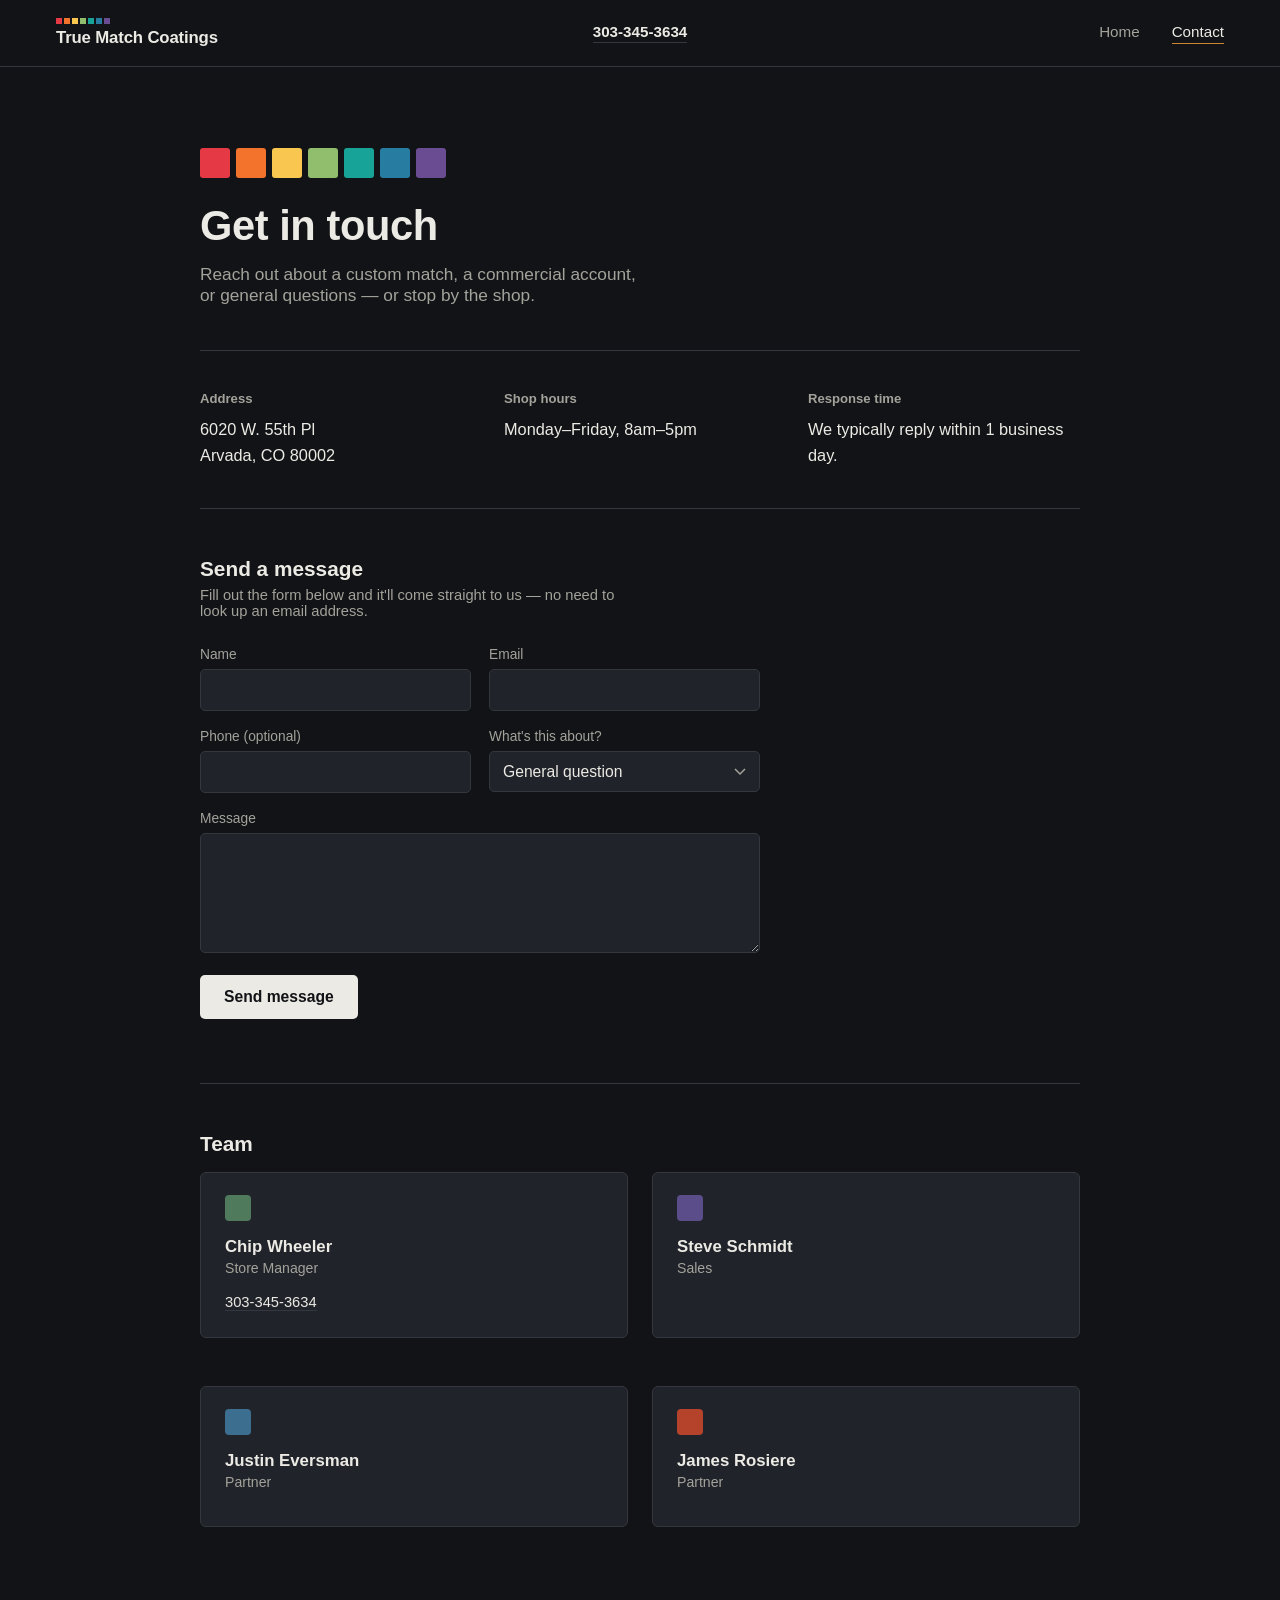
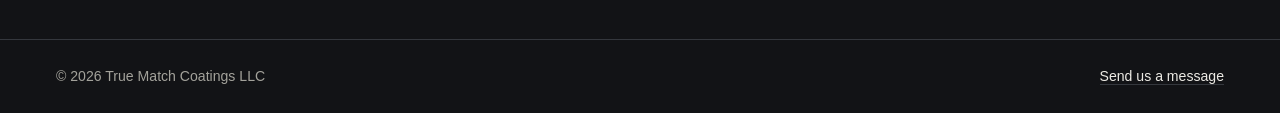
==== contact.html @ 3cfa64e1 "Add files via upload" ====
<!DOCTYPE html>
<html lang="en">
<head>
<meta charset="UTF-8">
<meta name="viewport" content="width=device-width, initial-scale=1.0">
<title>Contact &amp; Location | True Match Coatings, Arvada, CO</title>
<meta name="description" content="Contact True Match Coatings in Arvada, CO about a custom color match or a commercial account, or stop by the shop at 6020 W. 55th Pl.">
<link rel="canonical" href="https://www.truematchcoatings.com/contact.html">
<meta property="og:type" content="website">
<meta property="og:site_name" content="True Match Coatings">
<meta property="og:title" content="Contact &amp; Location | True Match Coatings, Arvada, CO">
<meta property="og:description" content="Ask about a custom color match or a commercial account, or stop by the shop in Arvada, CO.">
<meta property="og:url" content="https://www.truematchcoatings.com/contact.html">
<meta property="og:image" content="https://www.truematchcoatings.com/favicon-512.png">
<link rel="stylesheet" href="style.css">
<link rel="icon" href="favicon.ico" sizes="any">
<link rel="icon" href="favicon.svg" type="image/svg+xml">
<link rel="apple-touch-icon" href="favicon-512.png">
<style>
  .page-head {
    padding: clamp(48px, 9vh, 88px) 0 44px;
  }

  .page-head h1 {
    font-size: clamp(2rem, 4.5vw, 2.6rem);
    font-weight: 650;
    letter-spacing: -0.01em;
    margin: 24px 0 14px;
  }

  .page-head p {
    color: var(--paper-dim);
    font-size: 1.08rem;
    max-width: 46ch;
    margin: 0;
  }

  .location {
    border-top: 1px solid var(--line);
    padding: 40px 0;
    display: grid;
    grid-template-columns: repeat(auto-fit, minmax(220px, 1fr));
    gap: 32px;
  }

  .location h2 {
    font-size: 0.82rem;
    text-transform: none;
    letter-spacing: 0;
    color: var(--paper-dim);
    font-weight: 600;
    margin: 0 0 10px;
  }

  .location p {
    margin: 0;
    font-size: 1.02rem;
    line-height: 1.6;
  }

  .location a { text-decoration: none; border-bottom: 1px solid var(--line); }
  .location a:hover { border-bottom-color: var(--paper); }

  .people {
    border-top: 1px solid var(--line);
    padding: 48px 0 64px;
  }

  .people h2 {
    font-size: 1.3rem;
    font-weight: 600;
    margin: 0 0 6px;
  }

  .people .kicker {
    color: var(--paper-dim);
    font-size: 0.92rem;
    margin: 0 0 28px;
  }

  .people-grid {
    display: grid;
    grid-template-columns: repeat(auto-fit, minmax(240px, 1fr));
    gap: 24px;
    margin-bottom: 48px;
  }

  .person {
    background: var(--panel);
    border: 1px solid var(--line);
    border-radius: 6px;
    padding: 22px 24px;
  }

  .person .swatch {
    width: 26px;
    height: 26px;
    border-radius: 4px;
    margin-bottom: 16px;
  }

  .person .name {
    font-weight: 600;
    font-size: 1.05rem;
    margin-bottom: 3px;
  }

  .person .role {
    color: var(--paper-dim);
    font-size: 0.88rem;
    margin-bottom: 14px;
  }

  .person .detail {
    font-size: 0.92rem;
    line-height: 1.7;
  }

  .person .detail a {
    text-decoration: none;
    border-bottom: 1px solid var(--line);
  }
  .person .detail a:hover { border-bottom-color: var(--paper); }

  .section-label {
    font-size: 1.3rem;
    color: var(--paper);
    font-weight: 600;
    margin: 0 0 16px;
  }

  /* ---------- Contact form ---------- */

  .form-section {
    border-top: 1px solid var(--line);
    padding: 48px 0;
  }

  .form-section h2 {
    font-size: 1.3rem;
    font-weight: 600;
    margin: 0 0 6px;
  }

  .form-section .kicker {
    color: var(--paper-dim);
    font-size: 0.92rem;
    margin: 0 0 28px;
    max-width: 52ch;
  }

  .contact-form {
    max-width: 560px;
  }

  .form-row {
    display: grid;
    grid-template-columns: 1fr 1fr;
    gap: 18px;
  }

  .field {
    margin-bottom: 18px;
  }

  .field label {
    display: block;
    font-size: 0.86rem;
    color: var(--paper-dim);
    margin-bottom: 7px;
  }

  .field input,
  .field select,
  .field textarea {
    width: 100%;
    background: var(--panel);
    border: 1px solid var(--line);
    color: var(--paper);
    border-radius: 5px;
    padding: 11px 13px;
    font-size: 0.98rem;
    font-family: inherit;
    transition: border-color 0.15s ease;
  }

  .field input:focus,
  .field select:focus,
  .field textarea:focus {
    outline: none;
    border-color: var(--swatch-4);
  }

  .field textarea {
    resize: vertical;
    min-height: 120px;
  }

  .field select {
    appearance: none;
    background-image: url("data:image/svg+xml,%3Csvg xmlns='http://www.w3.org/2000/svg' width='12' height='8'%3E%3Cpath d='M1 1l5 5 5-5' stroke='%23a3a29b' stroke-width='1.5' fill='none' fill-rule='evenodd'/%3E%3C/svg%3E");
    background-repeat: no-repeat;
    background-position: right 13px center;
    padding-right: 32px;
  }

  .hp-field {
    position: absolute;
    left: -9999px;
    width: 1px;
    height: 1px;
    opacity: 0;
    overflow: hidden;
  }

  .form-submit {
    display: inline-flex;
    align-items: center;
    gap: 10px;
    background: var(--paper);
    color: var(--graphite-deep);
    font-weight: 600;
    font-size: 0.98rem;
    border: none;
    border-radius: 5px;
    padding: 13px 24px;
    cursor: pointer;
    font-family: inherit;
  }

  .form-submit:hover { background: #fff; }
  .form-submit:disabled { opacity: 0.6; cursor: default; }

  .form-status {
    margin-top: 16px;
    font-size: 0.92rem;
  }

  .form-status.success { color: var(--swatch-3); }
  .form-status.error { color: var(--swatch-1); }

  @media (max-width: 560px) {
    .form-row { grid-template-columns: 1fr; }
  }
</style>
</head>
<body>

<header class="site">
  <a class="wordmark" href="index.html">
    <div class="brand-blocks" aria-hidden="true">
      <div></div><div></div><div></div><div></div><div></div><div></div><div></div>
    </div>
    True Match Coatings
  </a>
  <a class="header-phone" href="tel:+13033453634">303-345-3634</a>
  <nav class="site">
    <a href="index.html">Home</a>
    <a href="contact.html" aria-current="page">Contact</a>
  </nav>
</header>

<main>
  <div class="wrap page-head rise">
    <div class="swatch-row" aria-hidden="true">
      <div></div><div></div><div></div><div></div><div></div><div></div><div></div>
    </div>
    <h1>Get in touch</h1>
    <p>Reach out about a custom match, a commercial account, or general questions &mdash; or stop by the shop.</p>
  </div>

  <div class="wrap location">
    <div>
      <h2>Address</h2>
      <p>
        6020 W. 55th Pl<br>
        Arvada, CO 80002
      </p>
    </div>
    <div>
      <h2>Shop hours</h2>
      <p>Monday&ndash;Friday, 8am&ndash;5pm</p>
    </div>
    <div>
      <h2>Response time</h2>
      <p>We typically reply within 1 business day.</p>
    </div>
  </div>

  <div class="wrap form-section">
    <h2>Send a message</h2>
    <p class="kicker">Fill out the form below and it'll come straight to us &mdash; no need to look up an email address.</p>

    <form class="contact-form" id="contact-form" action="https://formspree.io/f/xgavvpor" method="POST">
      <div class="form-row">
        <div class="field">
          <label for="name">Name</label>
          <input type="text" id="name" name="name" required autocomplete="name">
        </div>
        <div class="field">
          <label for="email">Email</label>
          <input type="email" id="email" name="email" required autocomplete="email">
        </div>
      </div>

      <div class="form-row">
        <div class="field">
          <label for="phone">Phone <span style="font-weight:400;">(optional)</span></label>
          <input type="tel" id="phone" name="phone" autocomplete="tel">
        </div>
        <div class="field">
          <label for="reason">What's this about?</label>
          <select id="reason" name="reason">
            <option>General question</option>
            <option>Custom color match</option>
            <option>Commercial account</option>
            <option>Other</option>
          </select>
        </div>
      </div>

      <div class="field">
        <label for="message">Message</label>
        <textarea id="message" name="message" required></textarea>
      </div>

      <!-- Honeypot field — hidden from real visitors, filled in by spam bots -->
      <div class="field hp-field" aria-hidden="true">
        <label for="_gotcha">Leave this field blank</label>
        <input type="text" id="_gotcha" name="_gotcha" tabindex="-1" autocomplete="off">
      </div>

      <input type="hidden" name="_subject" value="New inquiry from truematchcoatings.com">

      <button type="submit" class="form-submit">Send message</button>
      <p class="form-status" id="form-status" role="status" aria-live="polite"></p>
    </form>
  </div>

  <div class="wrap people">
    <p class="section-label">Team</p>
    <div class="people-grid">
      <div class="person">
        <div class="swatch" style="background:var(--swatch-3)"></div>
        <div class="name">Chip Wheeler</div>
        <div class="role">Store Manager</div>
        <div class="detail">
          <a href="tel:+13033453634">303-345-3634</a>
        </div>
      </div>
      <div class="person">
        <div class="swatch" style="background:var(--swatch-5)"></div>
        <div class="name">Steve Schmidt</div>
        <div class="role">Sales</div>
      </div>
    </div>

    <div class="people-grid">
      <div class="person">
        <div class="swatch" style="background:var(--swatch-4)"></div>
        <div class="name">Justin Eversman</div>
        <div class="role">Partner</div>
      </div>
      <div class="person">
        <div class="swatch" style="background:var(--swatch-1)"></div>
        <div class="name">James Rosiere</div>
        <div class="role">Partner</div>
      </div>
    </div>
  </div>
</main>

<footer class="site">
  <span>&copy; 2026 True Match Coatings LLC</span>
  <a href="#contact-form">Send us a message</a>
</footer>

<script>
  const form = document.getElementById('contact-form');
  const status = document.getElementById('form-status');

  form.addEventListener('submit', async function (e) {
    e.preventDefault();
    const submitBtn = form.querySelector('.form-submit');
    submitBtn.disabled = true;
    status.className = 'form-status';
    status.textContent = 'Sending…';

    try {
      const response = await fetch(form.action, {
        method: 'POST',
        body: new FormData(form),
        headers: { 'Accept': 'application/json' }
      });

      if (response.ok) {
        form.reset();
        status.className = 'form-status success';
        status.textContent = "Thanks — we've got your message and will be in touch soon.";
      } else {
        throw new Error('Form submission failed');
      }
    } catch (err) {
      status.className = 'form-status error';
      status.textContent = "Something went wrong sending that. Please try again, or call us directly.";
    } finally {
      submitBtn.disabled = false;
    }
  });
</script>

</body>
</html>
---- style.css ----
:root {
  --graphite: #1c1e22;
  --graphite-deep: #121316;
  --panel: #202329;
  --paper: #eceae4;
  --paper-dim: #a3a29b;
  --line: #34373d;

  --swatch-1: #b5432c;
  --swatch-2: #c9862f;
  --swatch-3: #4f7a5b;
  --swatch-4: #3c6e8f;
  --swatch-5: #5b4c8a;
  --swatch-6: #8a3c5e;
}

* { box-sizing: border-box; }

html, body {
  margin: 0;
  padding: 0;
  background: var(--graphite-deep);
  color: var(--paper);
  font-family: -apple-system, "Segoe UI", "Inter", Helvetica, Arial, sans-serif;
}

body {
  min-height: 100vh;
  display: flex;
  flex-direction: column;
}

a { color: inherit; }

/* ---------- Header / nav ---------- */

header.site {
  display: grid;
  grid-template-columns: 1fr auto 1fr;
  align-items: center;
  padding: 18px clamp(20px, 5vw, 56px);
  border-bottom: 1px solid var(--line);
}

.wordmark {
  justify-self: start;
  font-weight: 650;
  font-size: 1.05rem;
  letter-spacing: -0.01em;
  text-decoration: none;
  display: flex;
  flex-direction: column;
  align-items: flex-start;
  gap: 4px;
}

.brand-blocks {
  display: flex;
  gap: 2px;
}
.brand-blocks div { width: 6px; height: 6px; }
.brand-blocks div:nth-child(1) { background: #E63946; }
.brand-blocks div:nth-child(2) { background: #F3722C; }
.brand-blocks div:nth-child(3) { background: #F9C74F; }
.brand-blocks div:nth-child(4) { background: #90BE6D; }
.brand-blocks div:nth-child(5) { background: #17A398; }
.brand-blocks div:nth-child(6) { background: #277DA1; }
.brand-blocks div:nth-child(7) { background: #6A4C93; }

.header-slogan {
  font-size: 0.68rem;
  font-weight: 600;
  color: #17A398;
  letter-spacing: 0.01em;
  margin-top: 1px;
}

.header-phone {
  justify-self: center;
  color: var(--paper);
  font-weight: 650;
  font-size: 0.95rem;
  text-decoration: none;
  border-bottom: 1px solid var(--line);
  padding-bottom: 2px;
  white-space: nowrap;
}
.header-phone:hover { border-color: var(--paper); }

nav.site {
  justify-self: end;
  display: flex;
  gap: clamp(18px, 3vw, 32px);
}

nav.site a {
  text-decoration: none;
  color: var(--paper-dim);
  font-size: 0.95rem;
  padding-bottom: 3px;
  border-bottom: 1px solid transparent;
  transition: color 0.15s ease, border-color 0.15s ease;
}

nav.site a:hover,
nav.site a[aria-current="page"] {
  color: var(--paper);
  border-color: var(--swatch-2);
}

/* ---------- Shared layout helpers ---------- */

main {
  flex: 1;
  width: 100%;
}

.wrap {
  max-width: 880px;
  margin: 0 auto;
  padding: 0 clamp(20px, 5vw, 56px);
}

.swatch-row {
  display: flex;
  gap: 6px;
}

.swatch-row div {
  width: 30px;
  height: 30px;
  border-radius: 3px;
}
.swatch-row div:nth-child(1) { background: #E63946; }
.swatch-row div:nth-child(2) { background: #F3722C; }
.swatch-row div:nth-child(3) { background: #F9C74F; }
.swatch-row div:nth-child(4) { background: #90BE6D; }
.swatch-row div:nth-child(5) { background: #17A398; }
.swatch-row div:nth-child(6) { background: #277DA1; }
.swatch-row div:nth-child(7) { background: #6A4C93; }

/* ---------- Footer ---------- */

footer.site {
  border-top: 1px solid var(--line);
  padding: 28px clamp(20px, 5vw, 56px);
  color: var(--paper-dim);
  font-size: 0.88rem;
  display: flex;
  justify-content: space-between;
  flex-wrap: wrap;
  gap: 10px;
}

footer.site a {
  color: var(--paper);
  text-decoration: none;
  border-bottom: 1px solid var(--line);
}
footer.site a:hover { border-bottom-color: var(--paper); }

/* ---------- Focus visibility ---------- */

a:focus-visible, button:focus-visible {
  outline: 2px solid var(--swatch-4);
  outline-offset: 3px;
}

@media (prefers-reduced-motion: no-preference) {
  .rise { animation: rise 0.5s ease-out; }
  @keyframes rise {
    from { opacity: 0; transform: translateY(6px); }
    to { opacity: 1; transform: translateY(0); }
  }
}
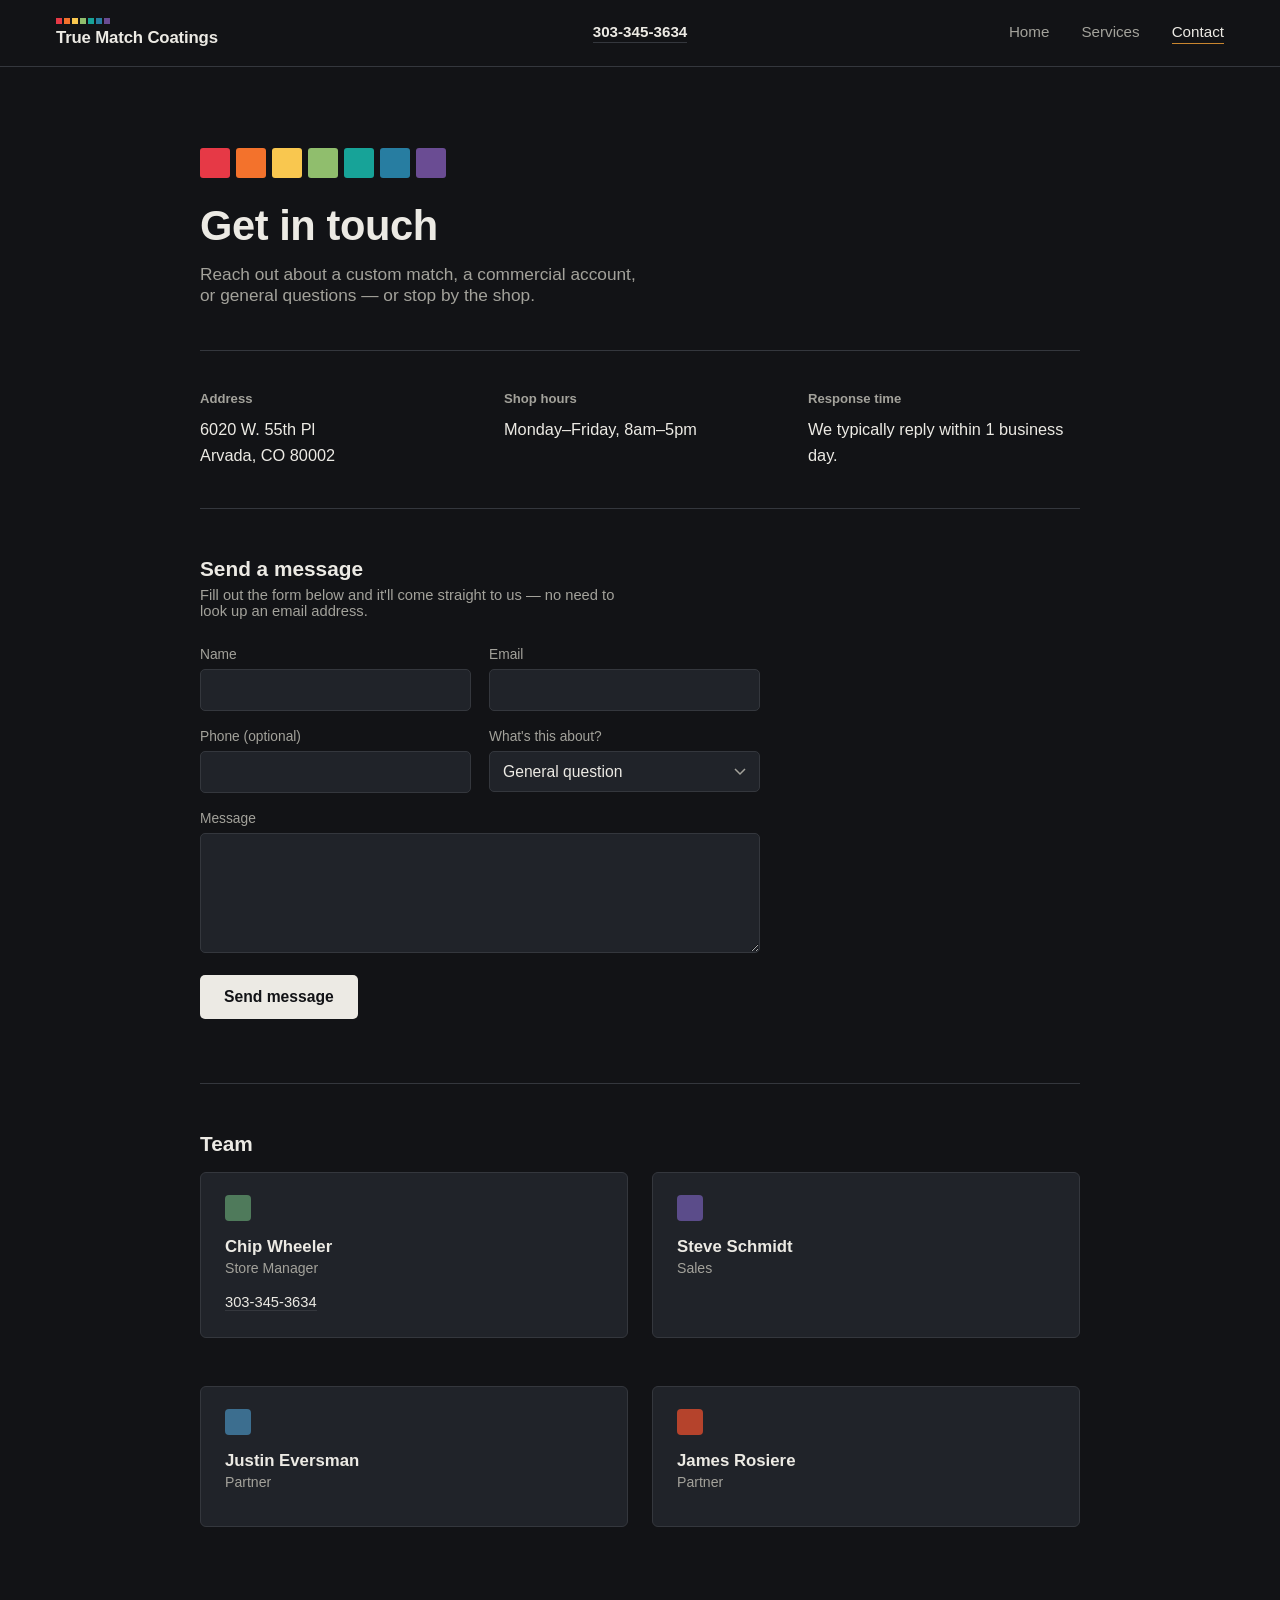
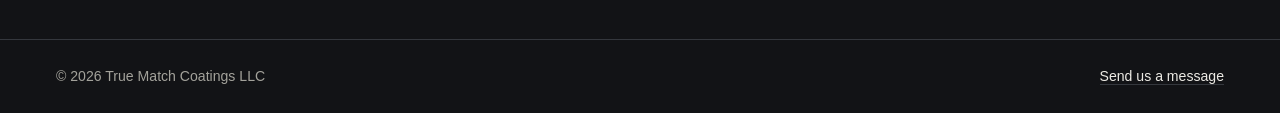
==== commit b96cc3af: "Add files via upload" ====
--- a/contact.html
+++ b/contact.html
@@ -5,17 +5,28 @@
 <meta name="viewport" content="width=device-width, initial-scale=1.0">
 <title>Contact &amp; Location | True Match Coatings, Arvada, CO</title>
 <meta name="description" content="Contact True Match Coatings in Arvada, CO about a custom color match or a commercial account, or stop by the shop at 6020 W. 55th Pl.">
-<link rel="canonical" href="https://www.truematchcoatings.com/contact.html">
+<link rel="canonical" href="https://truematchcoatings.com/contact.html">
 <meta property="og:type" content="website">
 <meta property="og:site_name" content="True Match Coatings">
 <meta property="og:title" content="Contact &amp; Location | True Match Coatings, Arvada, CO">
 <meta property="og:description" content="Ask about a custom color match or a commercial account, or stop by the shop in Arvada, CO.">
-<meta property="og:url" content="https://www.truematchcoatings.com/contact.html">
-<meta property="og:image" content="https://www.truematchcoatings.com/favicon-512.png">
+<meta property="og:url" content="https://truematchcoatings.com/contact.html">
+<meta property="og:image" content="https://truematchcoatings.com/favicon-512.png">
 <link rel="stylesheet" href="style.css">
 <link rel="icon" href="favicon.ico" sizes="any">
 <link rel="icon" href="favicon.svg" type="image/svg+xml">
 <link rel="apple-touch-icon" href="favicon-512.png">
+<style>
+  /* Phone-width header: logo + nav on one row, phone number beneath */
+  @media (max-width: 640px) {
+    header.site { grid-template-columns: 1fr auto; row-gap: 12px; }
+    .wordmark { white-space: nowrap; font-size: 0.95rem; }
+    header.site { column-gap: 12px; }
+    nav.site { gap: 12px; }
+    nav.site a { font-size: 0.9rem; }
+    .header-phone { grid-column: 1 / -1; grid-row: 2; justify-self: start; }
+  }
+</style>
 <style>
   .page-head {
     padding: clamp(48px, 9vh, 88px) 0 44px;
@@ -256,6 +267,7 @@
   <a class="header-phone" href="tel:+13033453634">303-345-3634</a>
   <nav class="site">
     <a href="index.html">Home</a>
+    <a href="services.html">Services</a>
     <a href="contact.html" aria-current="page">Contact</a>
   </nav>
 </header>
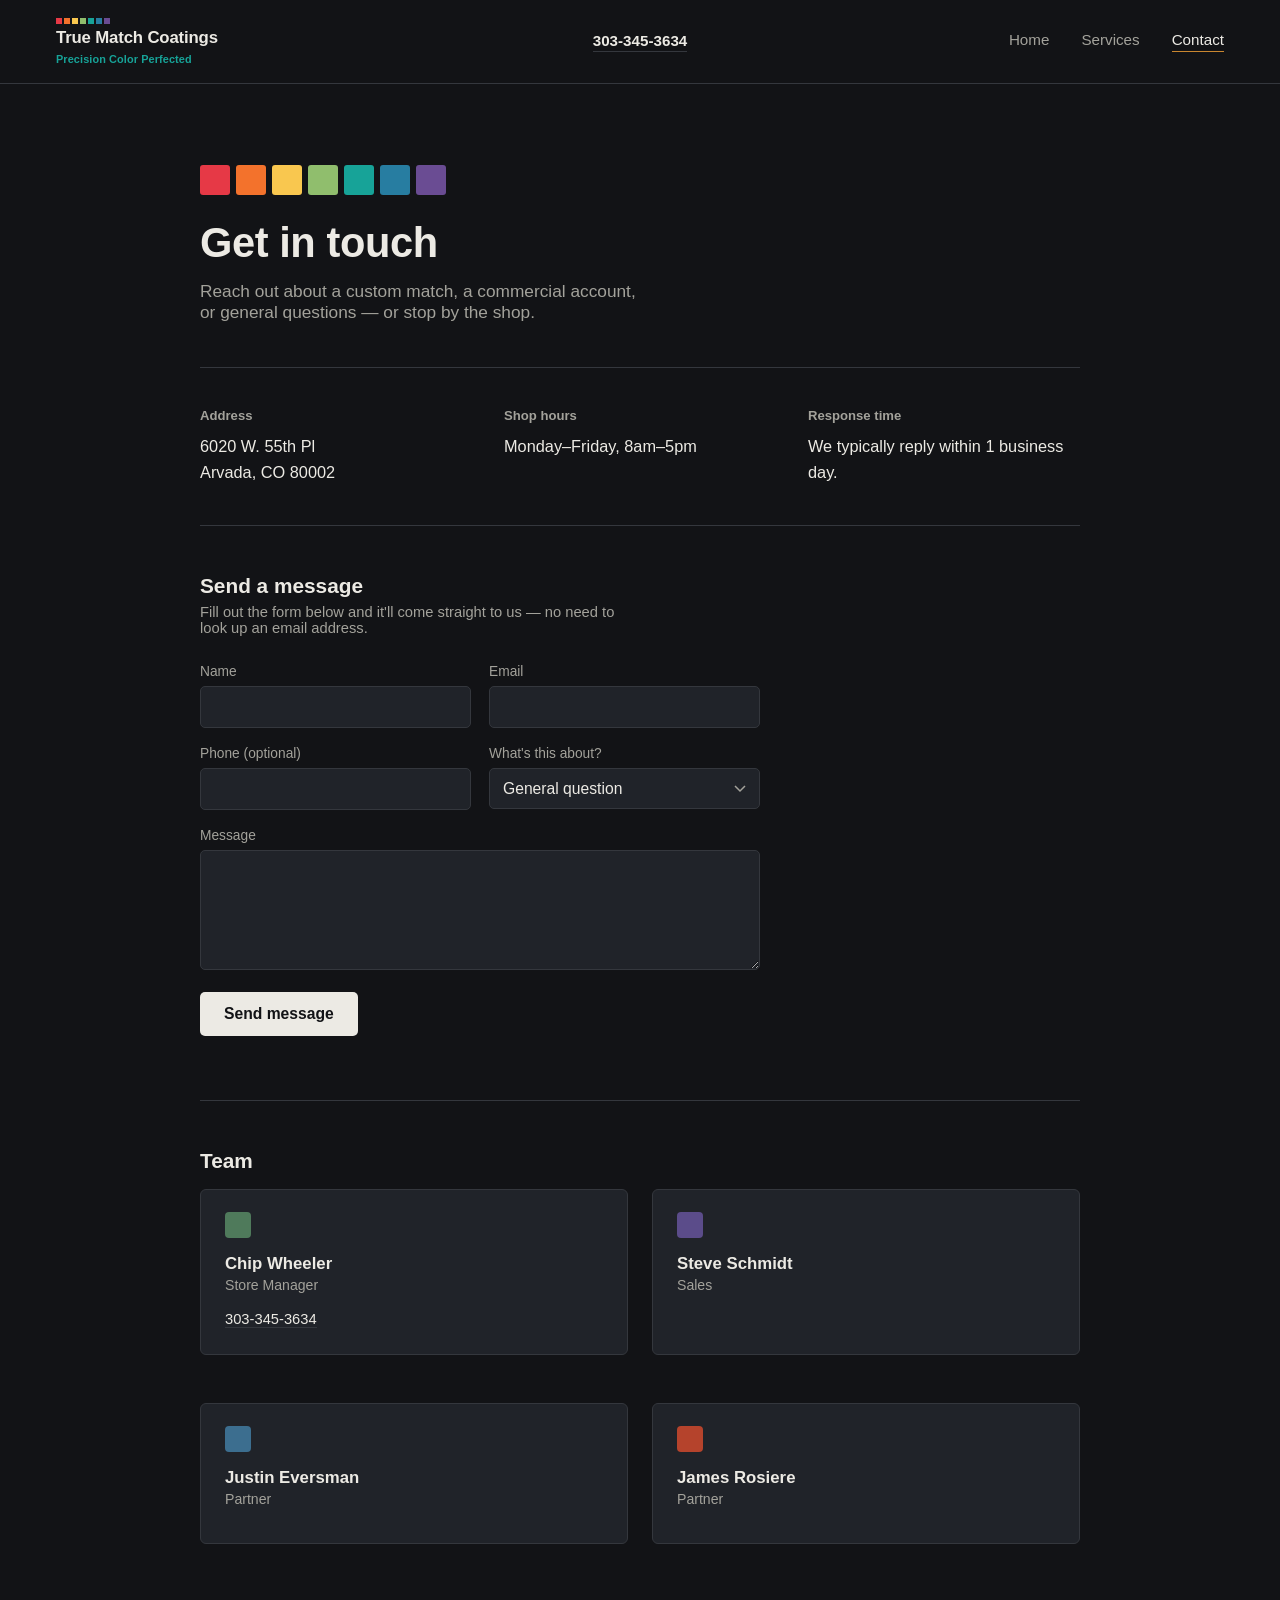
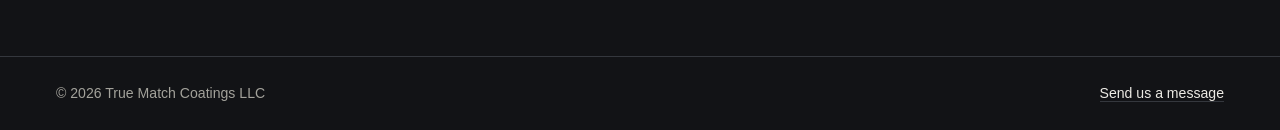
==== commit c75c2786: "Add files via upload" ====
--- a/contact.html
+++ b/contact.html
@@ -263,6 +263,7 @@
       <div></div><div></div><div></div><div></div><div></div><div></div><div></div>
     </div>
     True Match Coatings
+    <span class="header-slogan">Precision Color Perfected</span>
   </a>
   <a class="header-phone" href="tel:+13033453634">303-345-3634</a>
   <nav class="site">
@@ -421,5 +422,9 @@
   });
 </script>
 
+<!-- Start of HubSpot Embed Code -->
+<script type="text/javascript" id="hs-script-loader" async defer src="//js-na2.hs-scripts.com/247621168.js"></script>
+<!-- End of HubSpot Embed Code -->
+
 </body>
 </html>
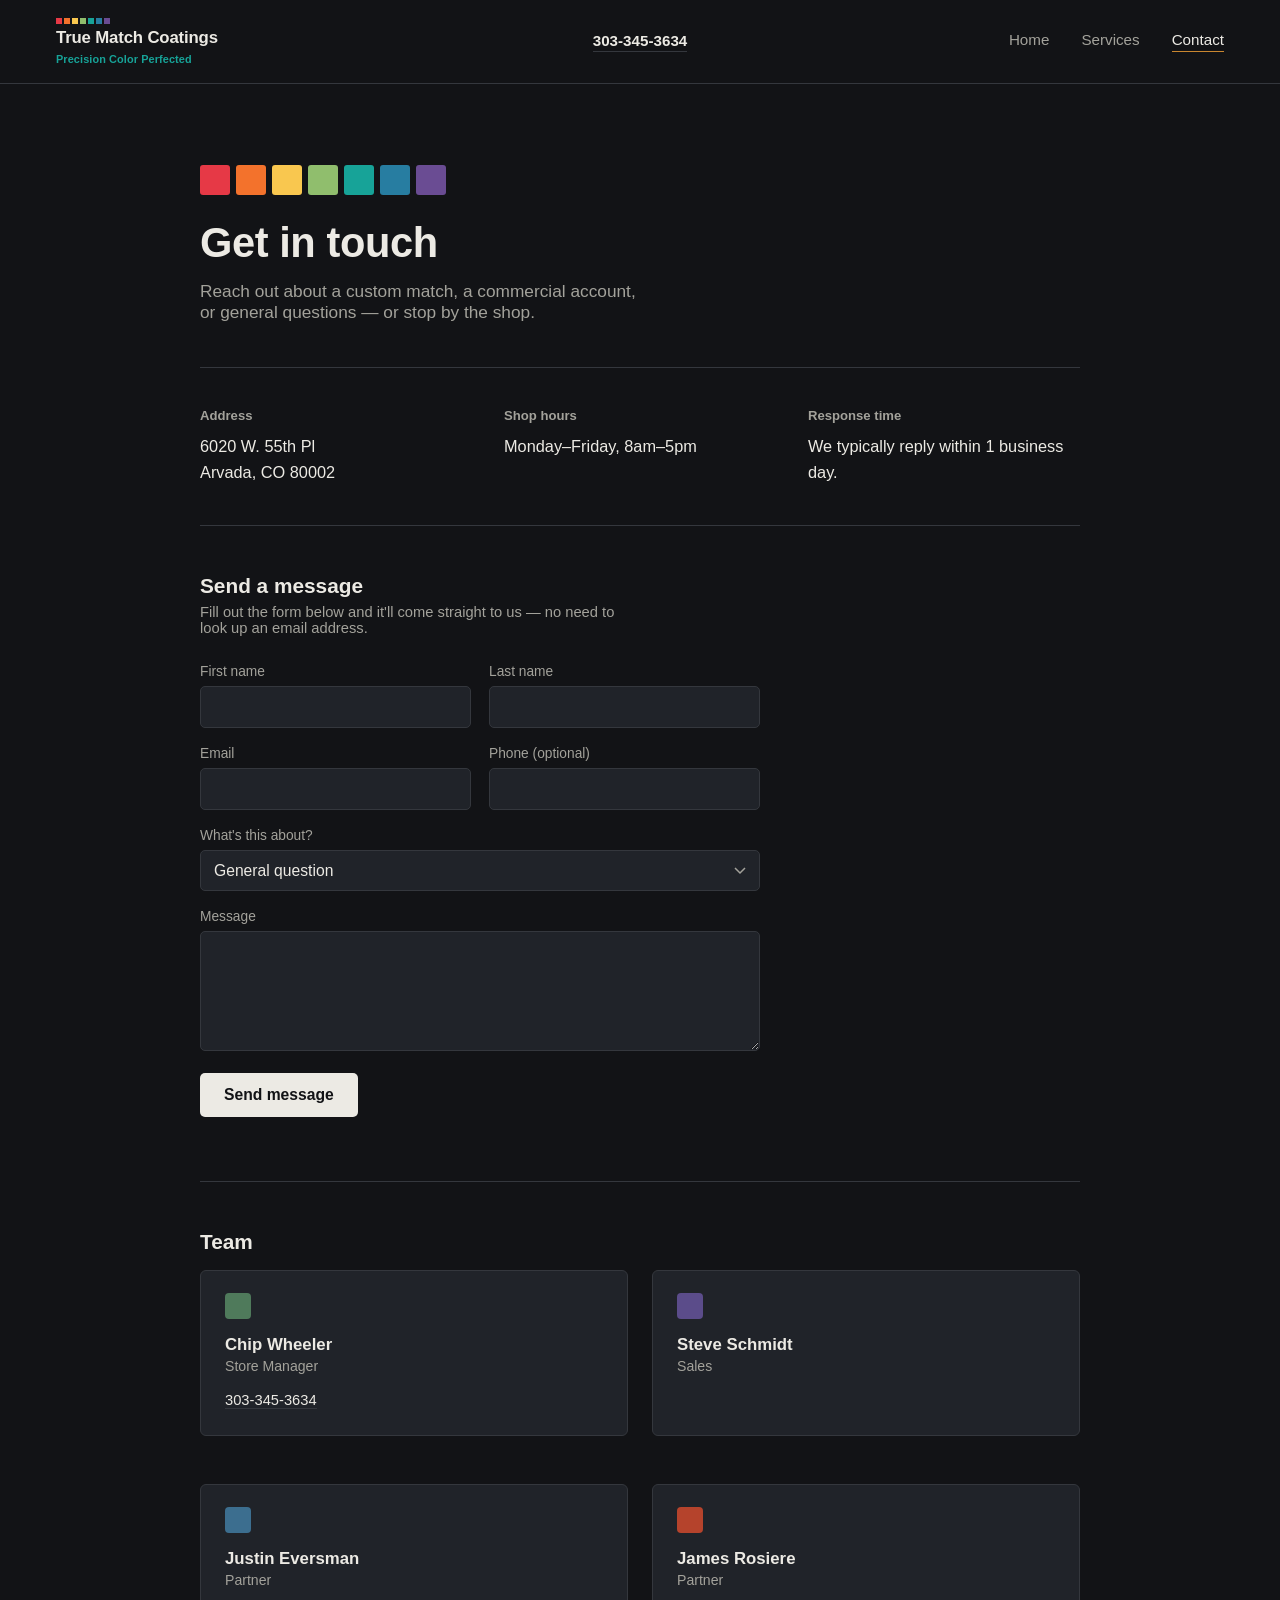
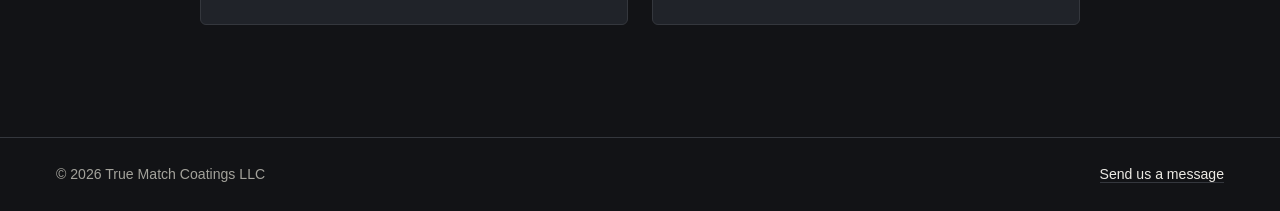
==== commit b86e0d18: "Add files via upload" ====
--- a/contact.html
+++ b/contact.html
@@ -304,32 +304,37 @@
     <h2>Send a message</h2>
     <p class="kicker">Fill out the form below and it'll come straight to us &mdash; no need to look up an email address.</p>
 
-    <form class="contact-form" id="contact-form" action="https://formspree.io/f/xgavvpor" method="POST">
+    <form class="contact-form" id="contact-form" method="POST" novalidate>
       <div class="form-row">
         <div class="field">
-          <label for="name">Name</label>
-          <input type="text" id="name" name="name" required autocomplete="name">
+          <label for="firstname">First name</label>
+          <input type="text" id="firstname" name="firstname" required autocomplete="given-name">
         </div>
+        <div class="field">
+          <label for="lastname">Last name</label>
+          <input type="text" id="lastname" name="lastname" required autocomplete="family-name">
+        </div>
+      </div>
+
+      <div class="form-row">
         <div class="field">
           <label for="email">Email</label>
           <input type="email" id="email" name="email" required autocomplete="email">
         </div>
-      </div>
-
-      <div class="form-row">
         <div class="field">
           <label for="phone">Phone <span style="font-weight:400;">(optional)</span></label>
           <input type="tel" id="phone" name="phone" autocomplete="tel">
         </div>
-        <div class="field">
-          <label for="reason">What's this about?</label>
-          <select id="reason" name="reason">
-            <option>General question</option>
-            <option>Custom color match</option>
-            <option>Commercial account</option>
-            <option>Other</option>
-          </select>
-        </div>
+      </div>
+
+      <div class="field">
+        <label for="reason">What's this about?</label>
+        <select id="reason" name="inquiry_reason">
+          <option value="General question">General question</option>
+          <option value="Custom color match">Custom color match</option>
+          <option value="Commercial account">Commercial account</option>
+          <option value="Other">Other</option>
+        </select>
       </div>
 
       <div class="field">
@@ -343,10 +348,9 @@
         <input type="text" id="_gotcha" name="_gotcha" tabindex="-1" autocomplete="off">
       </div>
 
-      <input type="hidden" name="_subject" value="New inquiry from truematchcoatings.com">
-
       <button type="submit" class="form-submit">Send message</button>
       <p class="form-status" id="form-status" role="status" aria-live="polite"></p>
+      <noscript><p class="form-status error">This form needs JavaScript. Please call us at 303-345-3634 instead.</p></noscript>
     </form>
   </div>
 
@@ -389,33 +393,73 @@
 </footer>
 
 <script>
+  // HubSpot form settings
+  const HUBSPOT_PORTAL_ID = '247621168';
+  const HUBSPOT_FORM_ID = '1c476b60-14f7-4764-a785-c6fe65222942';
+  const HUBSPOT_ENDPOINT =
+    'https://api.hsforms.com/submissions/v3/integration/submit/' +
+    HUBSPOT_PORTAL_ID + '/' + HUBSPOT_FORM_ID;
+  // Property internal names in HubSpot (Settings > Properties)
+  const REASON_PROPERTY = 'what_s_this_about_';
+
   const form = document.getElementById('contact-form');
   const status = document.getElementById('form-status');
+  const successMsg = "Thanks — we've got your message and will be in touch soon.";
+
+  function getCookie(name) {
+    const match = document.cookie.match(new RegExp('(?:^|; )' + name + '=([^;]*)'));
+    return match ? decodeURIComponent(match[1]) : '';
+  }
 
   form.addEventListener('submit', async function (e) {
     e.preventDefault();
+    if (!form.reportValidity()) return;
+
     const submitBtn = form.querySelector('.form-submit');
+    status.className = 'form-status';
+
+    // Honeypot: real visitors never fill this in. Pretend success, send nothing.
+    if (form.elements['_gotcha'].value) {
+      form.reset();
+      status.className = 'form-status success';
+      status.textContent = successMsg;
+      return;
+    }
+
     submitBtn.disabled = true;
-    status.className = 'form-status';
     status.textContent = 'Sending…';
 
+    const fields = [
+      { name: 'firstname', value: form.elements['firstname'].value.trim() },
+      { name: 'lastname', value: form.elements['lastname'].value.trim() },
+      { name: 'email', value: form.elements['email'].value.trim() },
+      { name: REASON_PROPERTY, value: form.elements['inquiry_reason'].value },
+      { name: 'message', value: form.elements['message'].value.trim() }
+    ];
+    const phone = form.elements['phone'].value.trim();
+    if (phone) fields.push({ name: 'phone', value: phone });
+
+    const context = { pageUri: window.location.href, pageName: document.title };
+    const hutk = getCookie('hubspotutk');
+    if (hutk) context.hutk = hutk;
+
     try {
-      const response = await fetch(form.action, {
+      const response = await fetch(HUBSPOT_ENDPOINT, {
         method: 'POST',
-        body: new FormData(form),
-        headers: { 'Accept': 'application/json' }
+        headers: { 'Content-Type': 'application/json' },
+        body: JSON.stringify({ fields: fields, context: context })
       });
 
       if (response.ok) {
         form.reset();
         status.className = 'form-status success';
-        status.textContent = "Thanks — we've got your message and will be in touch soon.";
+        status.textContent = successMsg;
       } else {
-        throw new Error('Form submission failed');
+        throw new Error('HubSpot responded with ' + response.status);
       }
     } catch (err) {
       status.className = 'form-status error';
-      status.textContent = "Something went wrong sending that. Please try again, or call us directly.";
+      status.textContent = "Something went wrong sending that. Please try again, or call us at 303-345-3634.";
     } finally {
       submitBtn.disabled = false;
     }
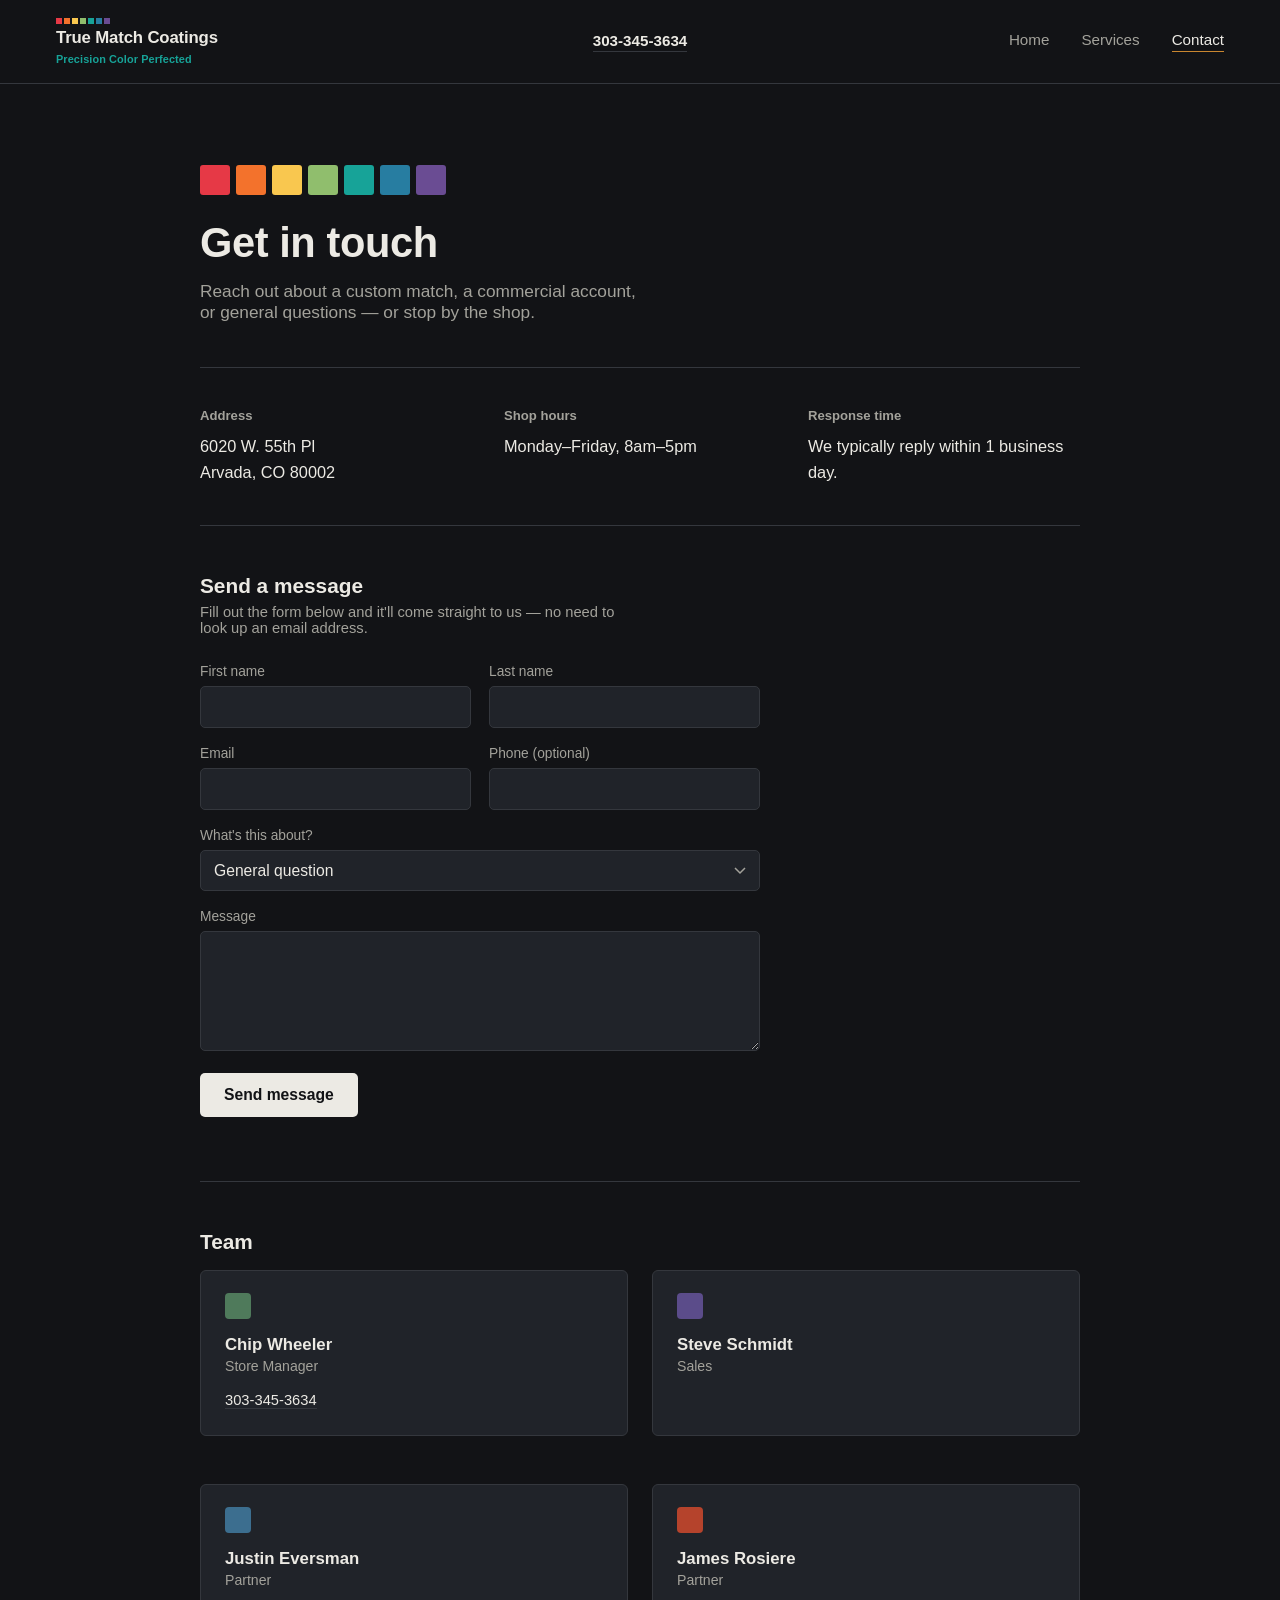
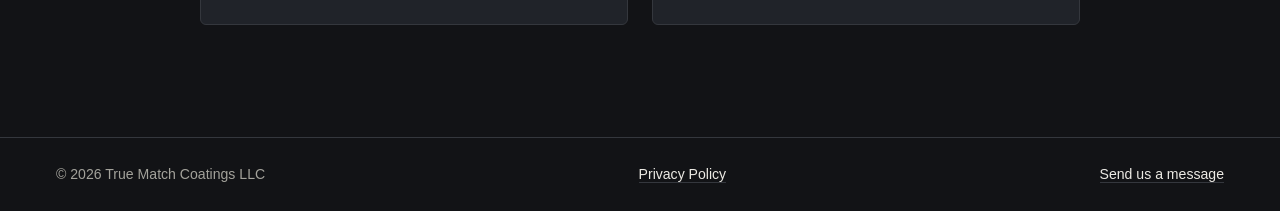
==== commit 4f7d3a58: "Add files via upload" ====
--- a/contact.html
+++ b/contact.html
@@ -389,6 +389,7 @@
 
 <footer class="site">
   <span>&copy; 2026 True Match Coatings LLC</span>
+  <a href="privacy.html">Privacy Policy</a>
   <a href="#contact-form">Send us a message</a>
 </footer>
 
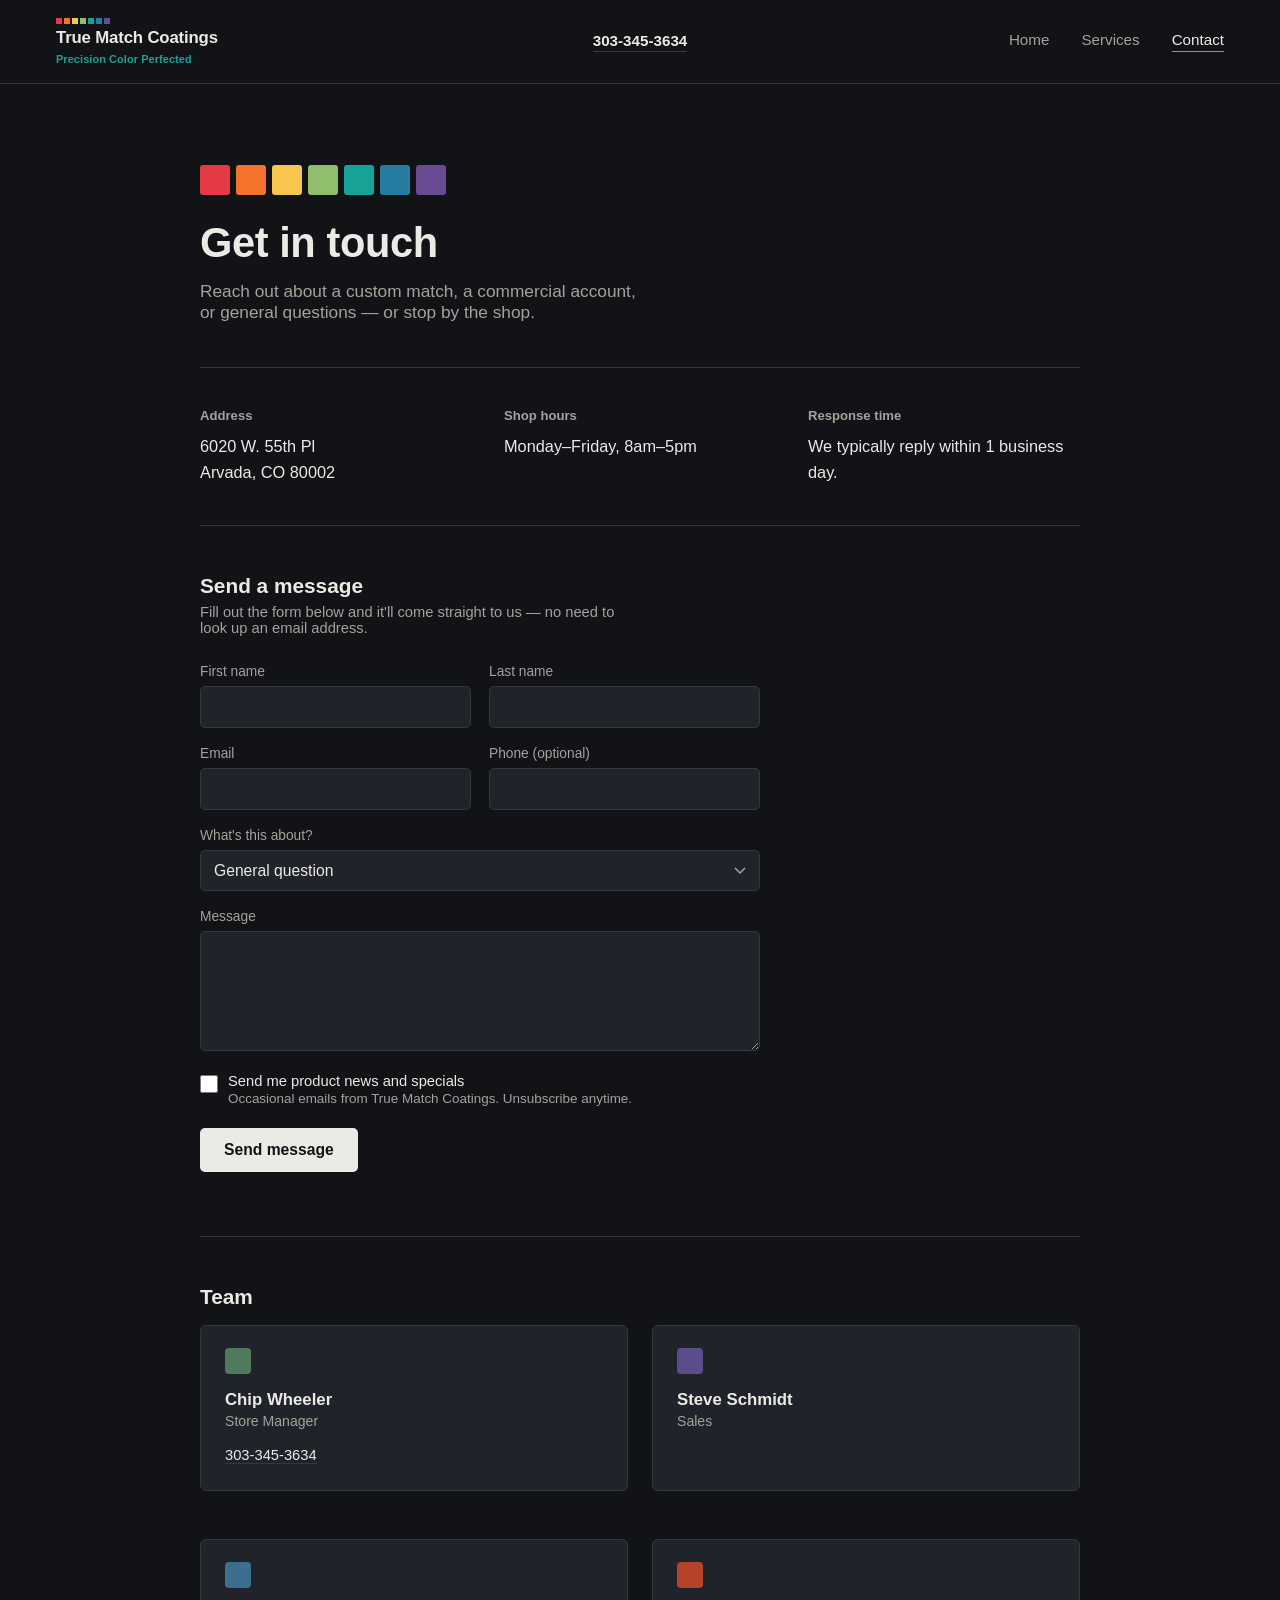
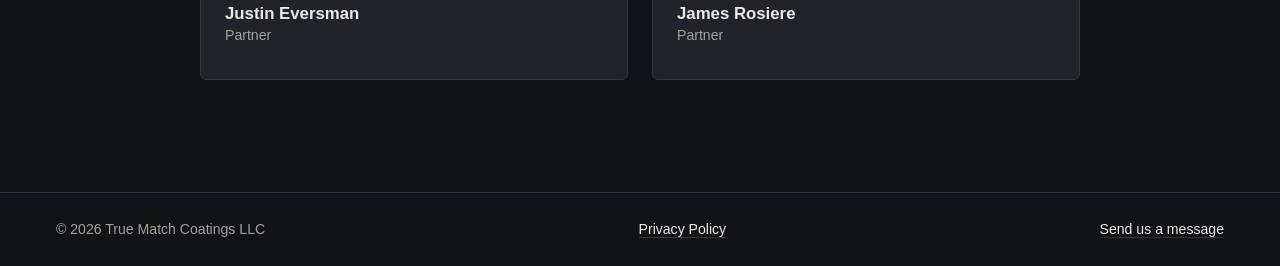
==== commit 84736647: "Add email opt-in checkbox to the contact form Adds an unchecked 'Send me product news and specials' " ====
--- a/contact.html
+++ b/contact.html
@@ -224,6 +224,35 @@
     overflow: hidden;
   }
 
+  .field-check {
+    display: flex;
+    align-items: flex-start;
+    gap: 10px;
+    margin: 4px 0 22px;
+  }
+
+  .field-check input {
+    flex: none;
+    width: 18px;
+    height: 18px;
+    margin: 2px 0 0;
+    accent-color: var(--swatch-4);
+    cursor: pointer;
+  }
+
+  .field-check label {
+    font-size: 0.92rem;
+    color: var(--paper);
+    cursor: pointer;
+  }
+
+  .field-check .hint {
+    display: block;
+    color: var(--paper-dim);
+    font-size: 0.84rem;
+    margin-top: 2px;
+  }
+
   .form-submit {
     display: inline-flex;
     align-items: center;
@@ -342,6 +371,14 @@
         <textarea id="message" name="message" required></textarea>
       </div>
 
+      <div class="field-check">
+        <input type="checkbox" id="marketing_opt_in" name="marketing_opt_in" value="true">
+        <label for="marketing_opt_in">
+          Send me product news and specials
+          <span class="hint">Occasional emails from True Match Coatings. Unsubscribe anytime.</span>
+        </label>
+      </div>
+
       <!-- Honeypot field — hidden from real visitors, filled in by spam bots -->
       <div class="field hp-field" aria-hidden="true">
         <label for="_gotcha">Leave this field blank</label>
@@ -402,6 +439,9 @@
     HUBSPOT_PORTAL_ID + '/' + HUBSPOT_FORM_ID;
   // Property internal names in HubSpot (Settings > Properties)
   const REASON_PROPERTY = 'what_s_this_about_';
+  // Single checkbox contact property for the email opt-in. It must exist in
+  // HubSpot and be on the form before this goes live (see the PR notes).
+  const OPT_IN_PROPERTY = 'marketing_opt_in';
 
   const form = document.getElementById('contact-form');
   const status = document.getElementById('form-status');
@@ -439,6 +479,11 @@
     ];
     const phone = form.elements['phone'].value.trim();
     if (phone) fields.push({ name: 'phone', value: phone });
+    // Only send the opt-in when it's ticked, so a returning contact who opted
+    // in before isn't switched back off by leaving the box empty this time.
+    if (form.elements['marketing_opt_in'].checked) {
+      fields.push({ name: OPT_IN_PROPERTY, value: 'true' });
+    }
 
     const context = { pageUri: window.location.href, pageName: document.title };
     const hutk = getCookie('hubspotutk');
